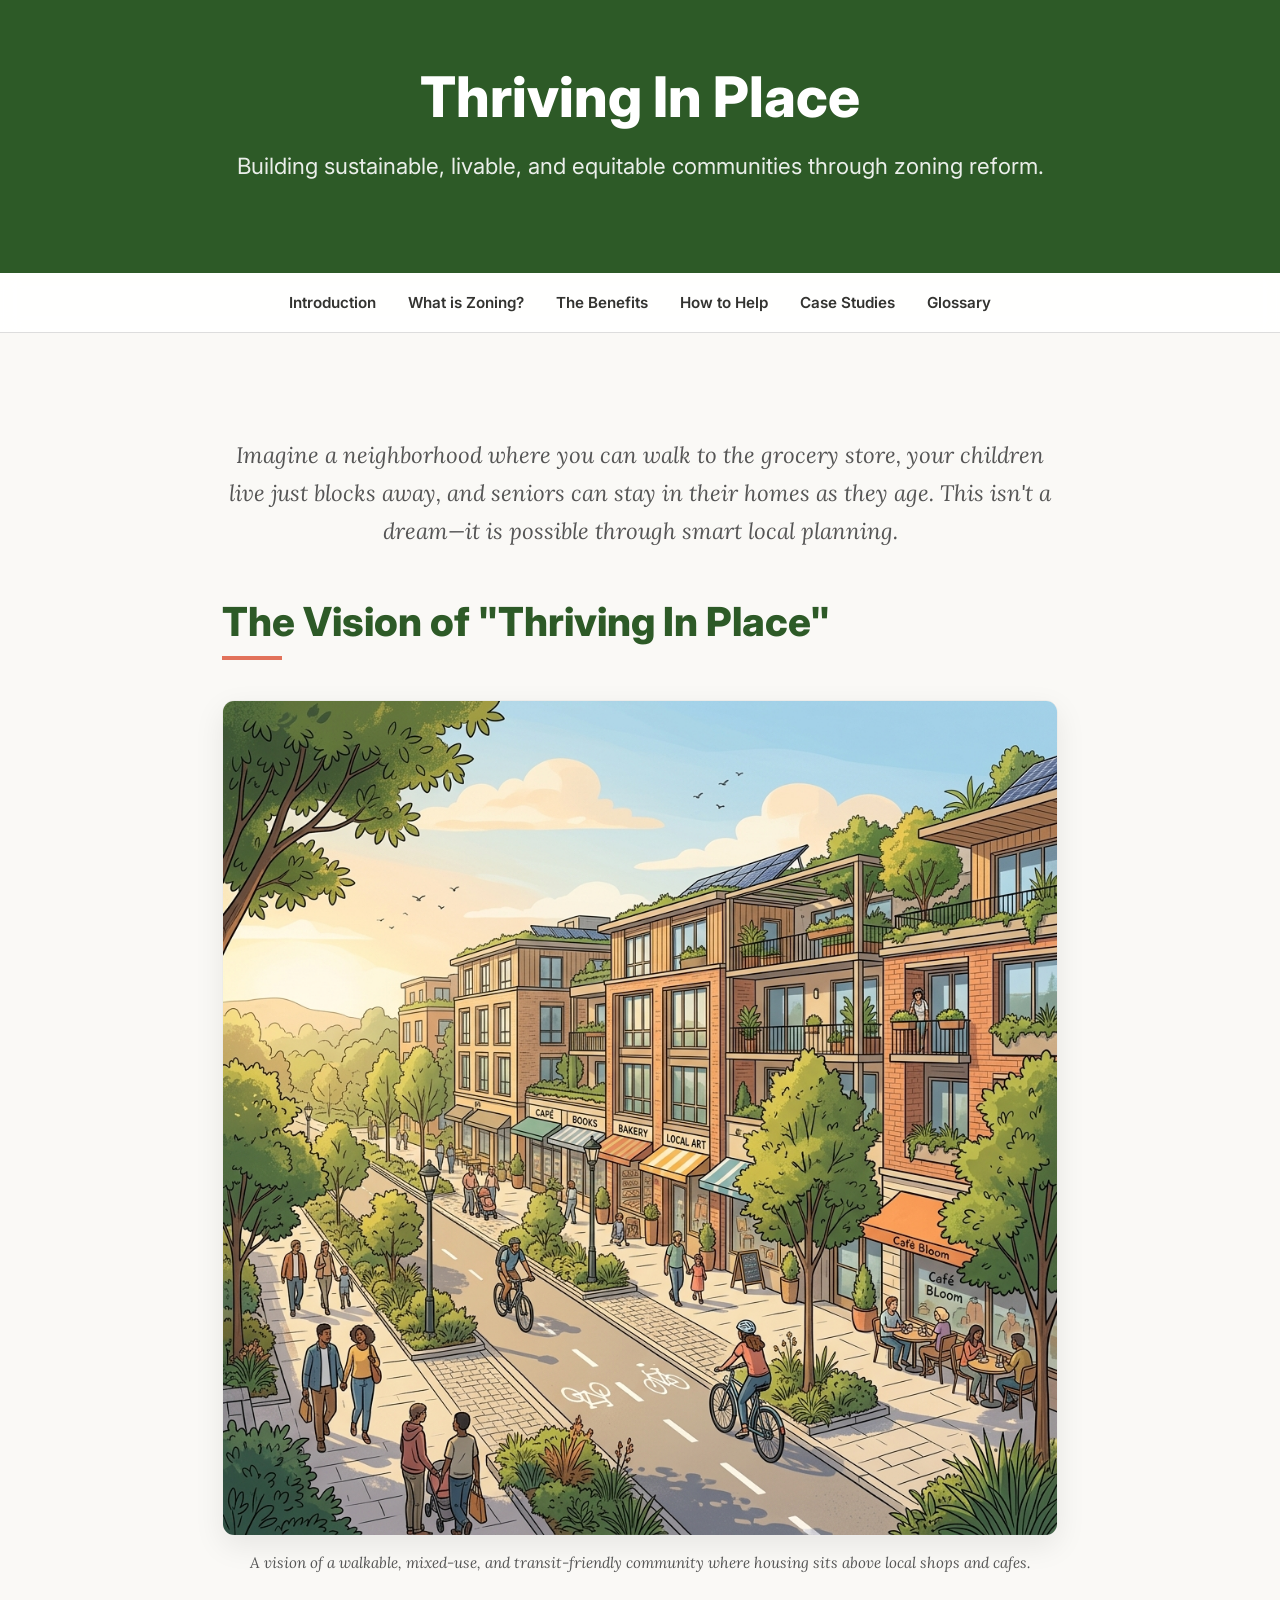
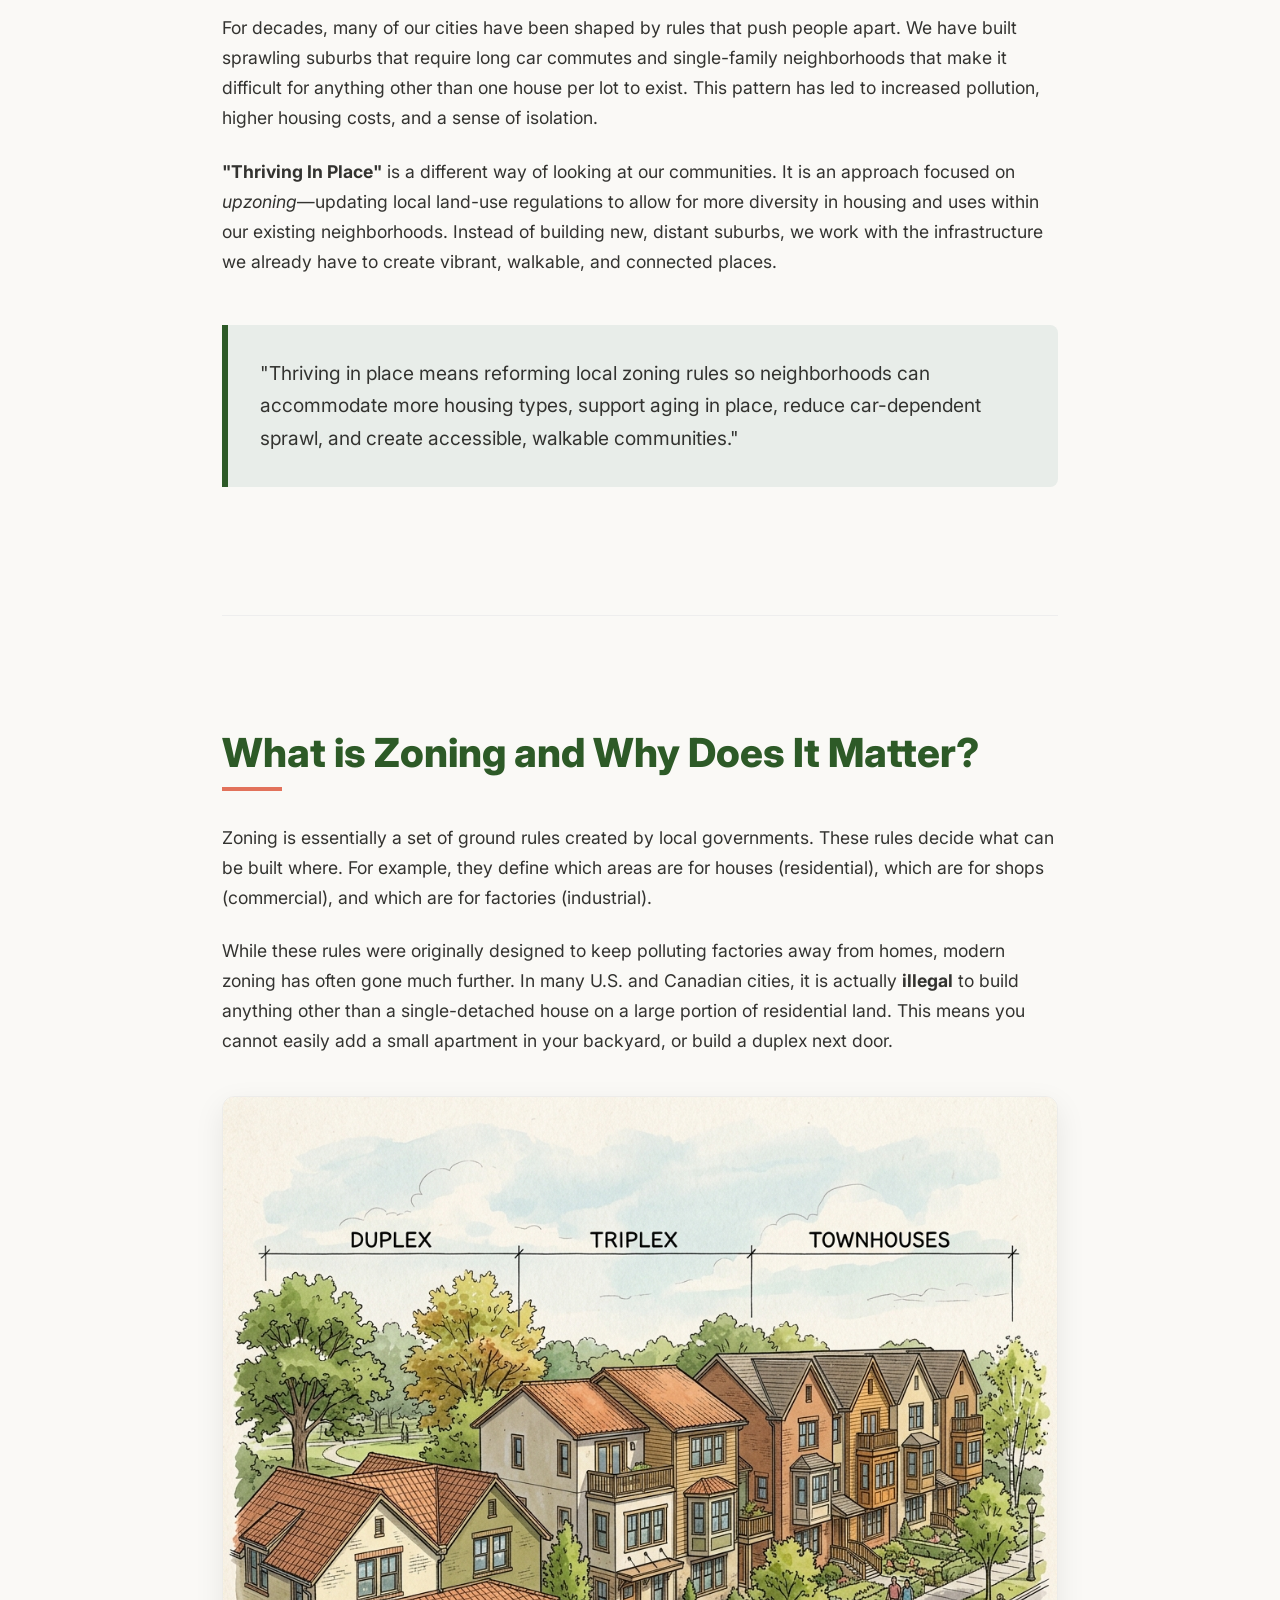
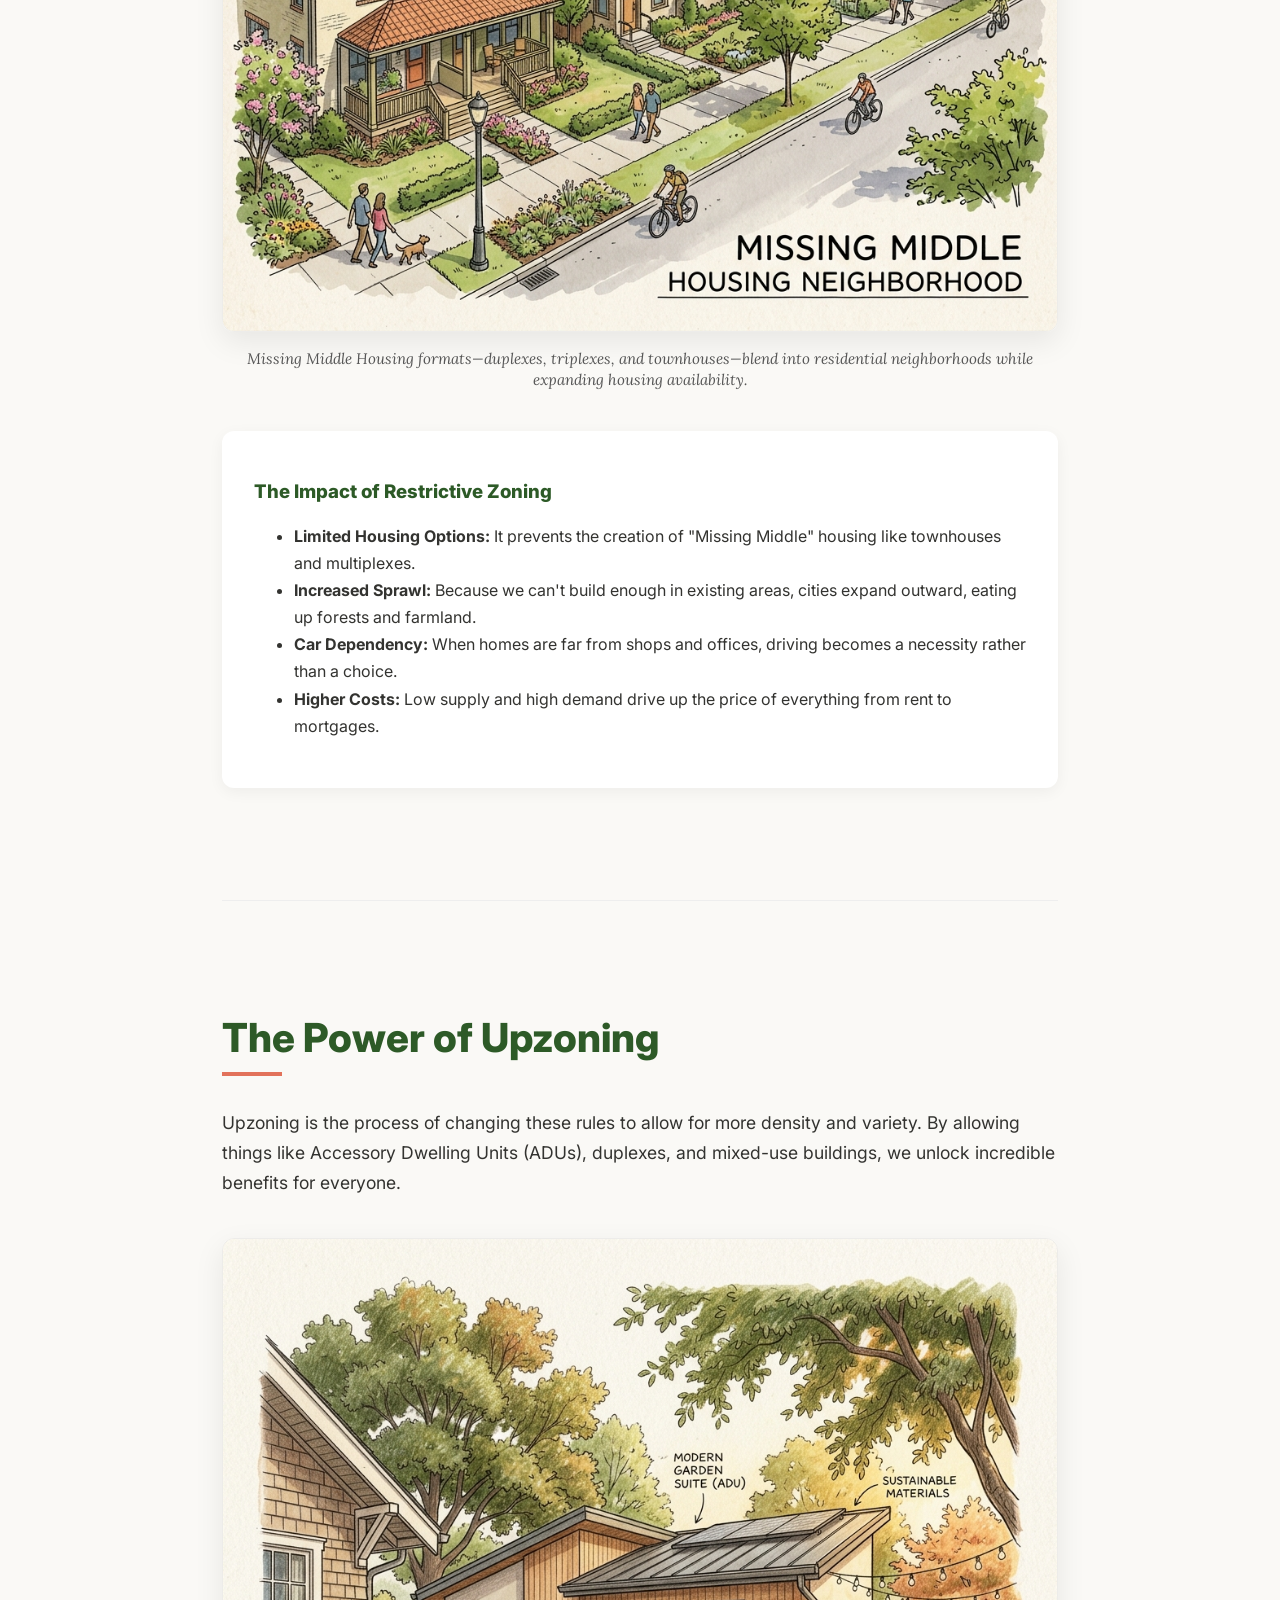
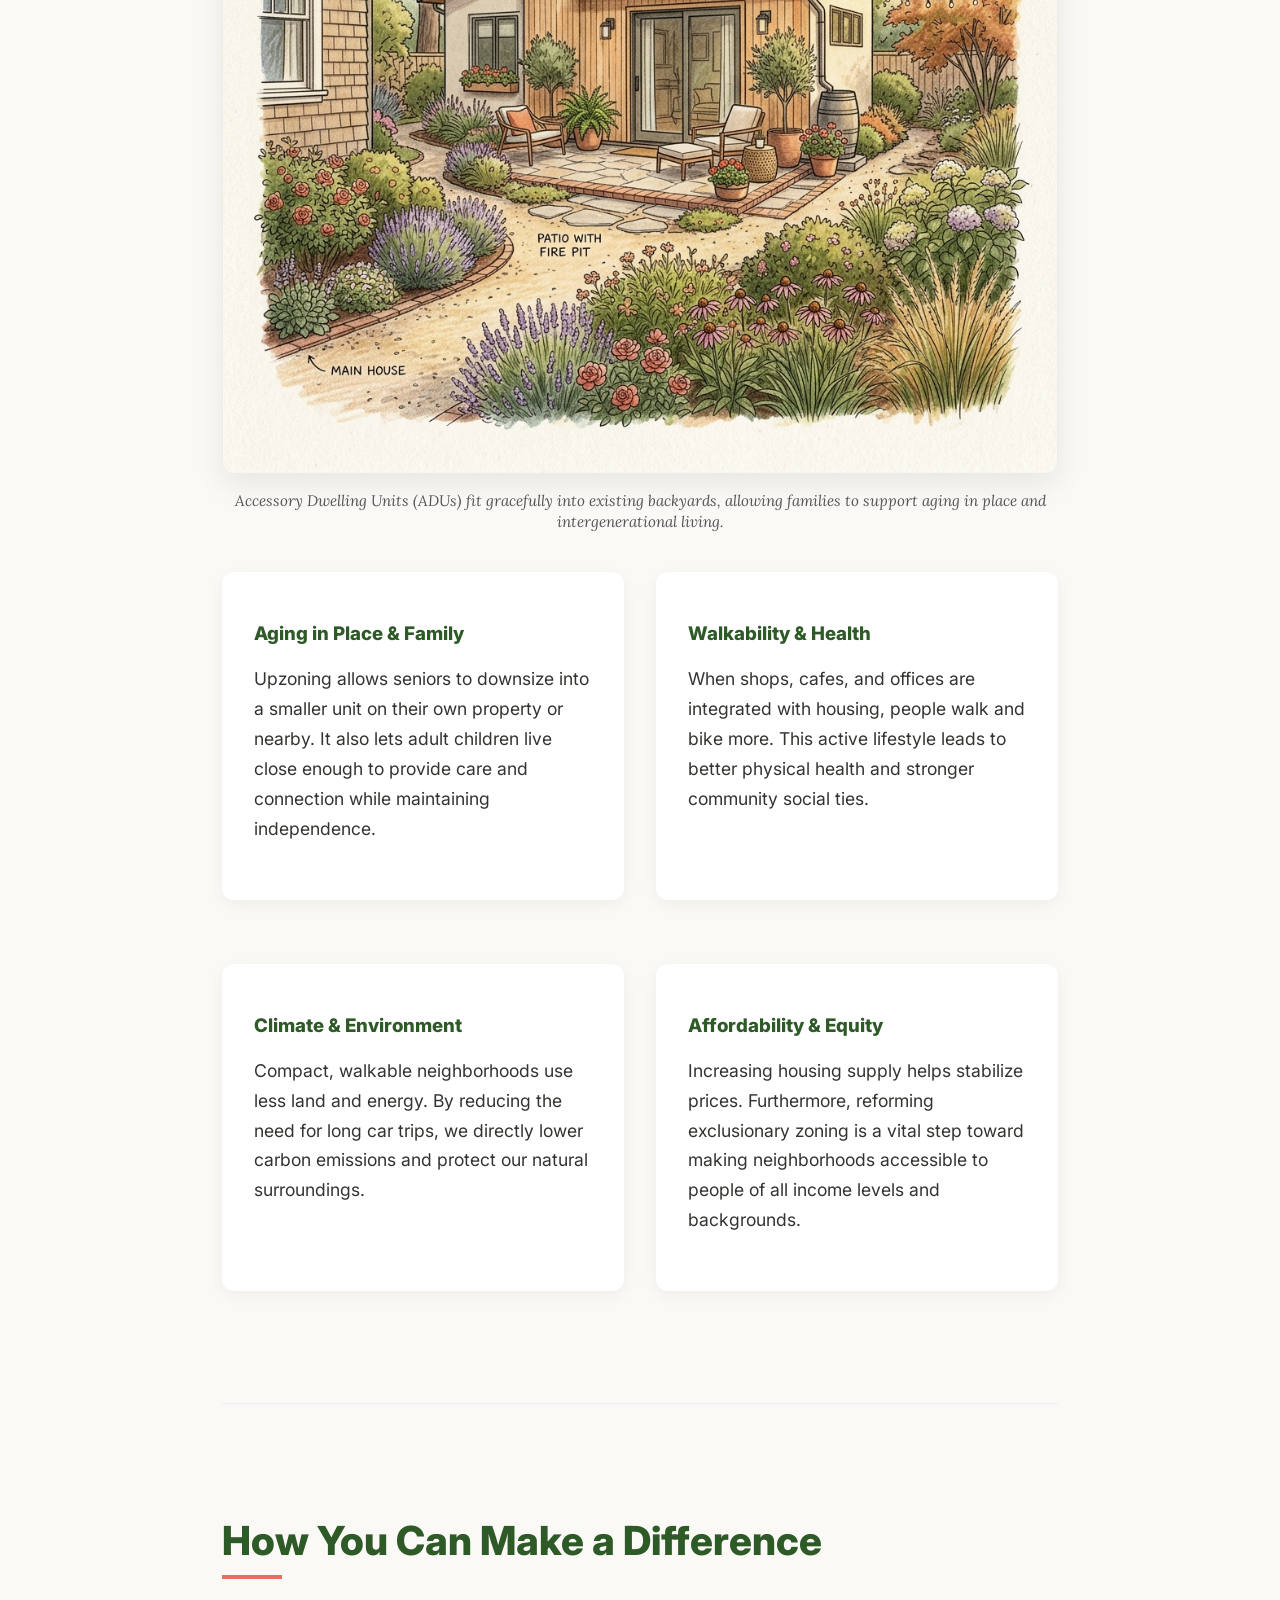
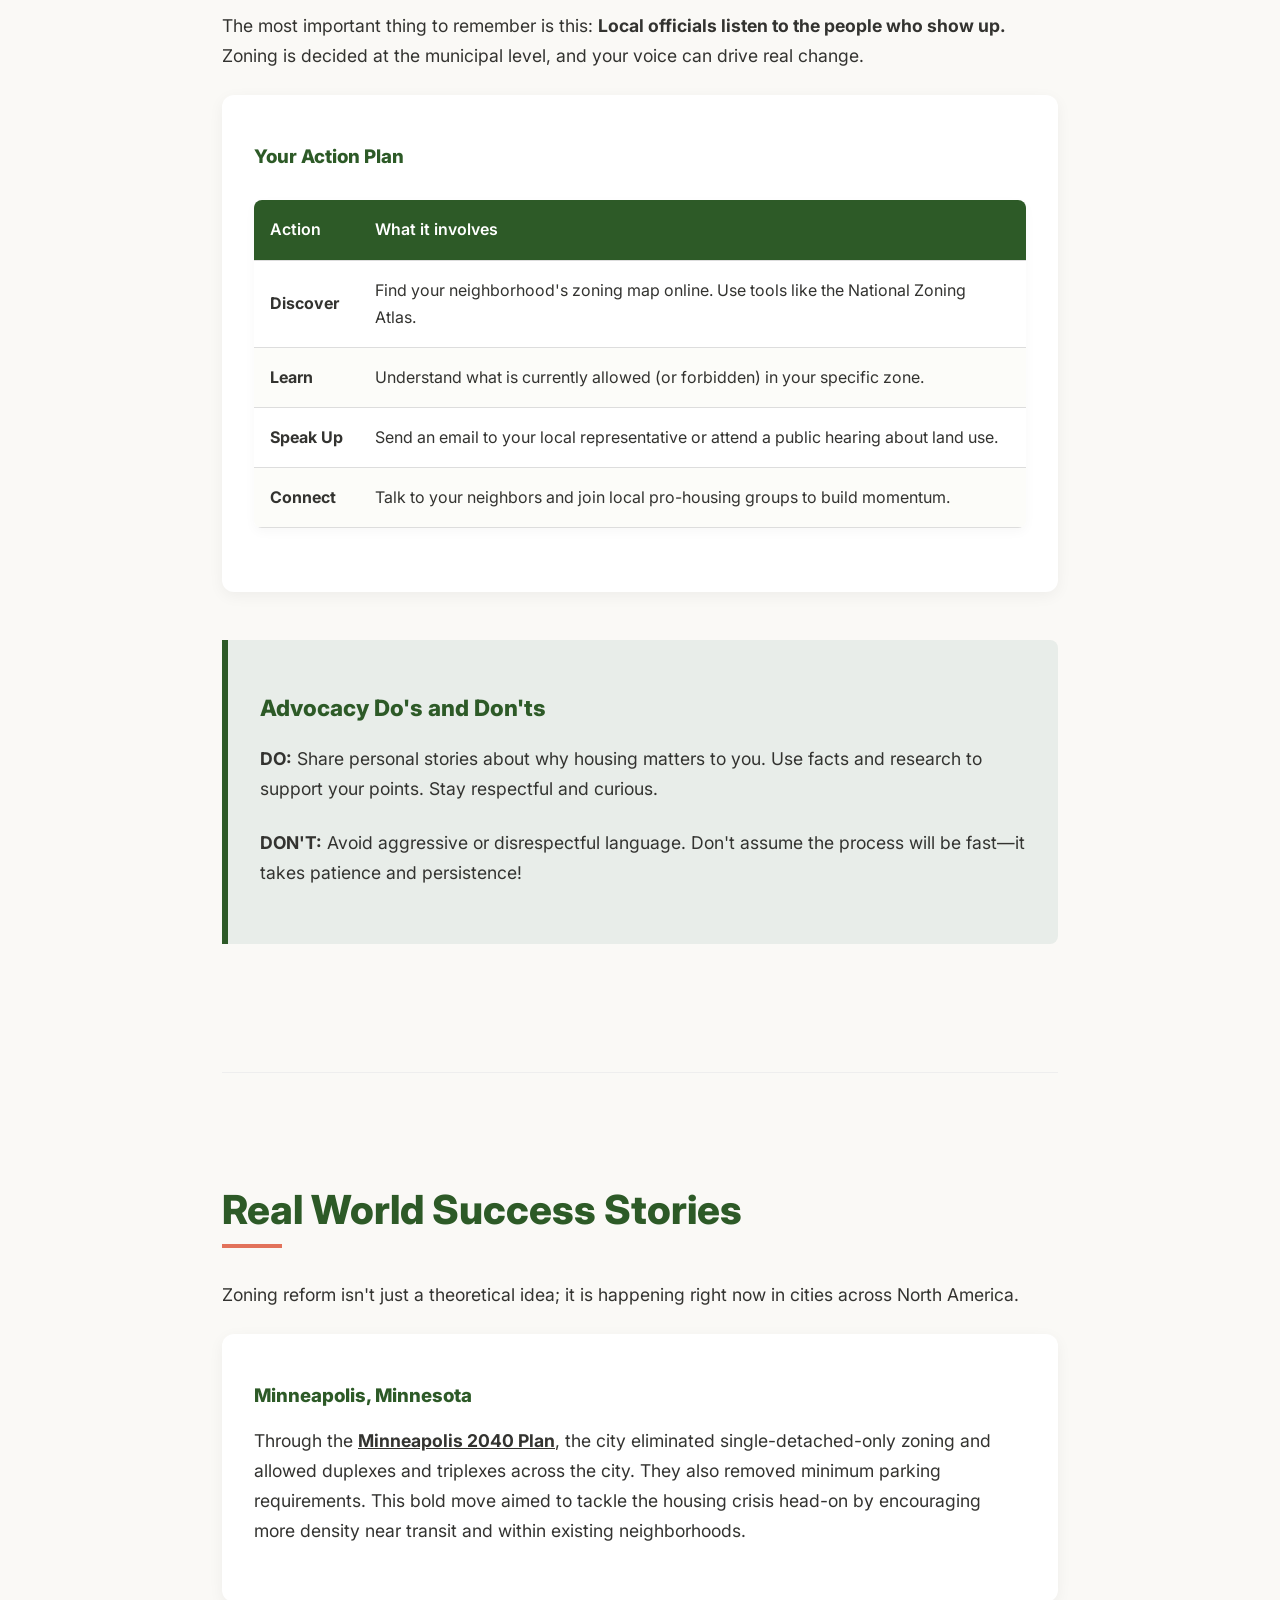
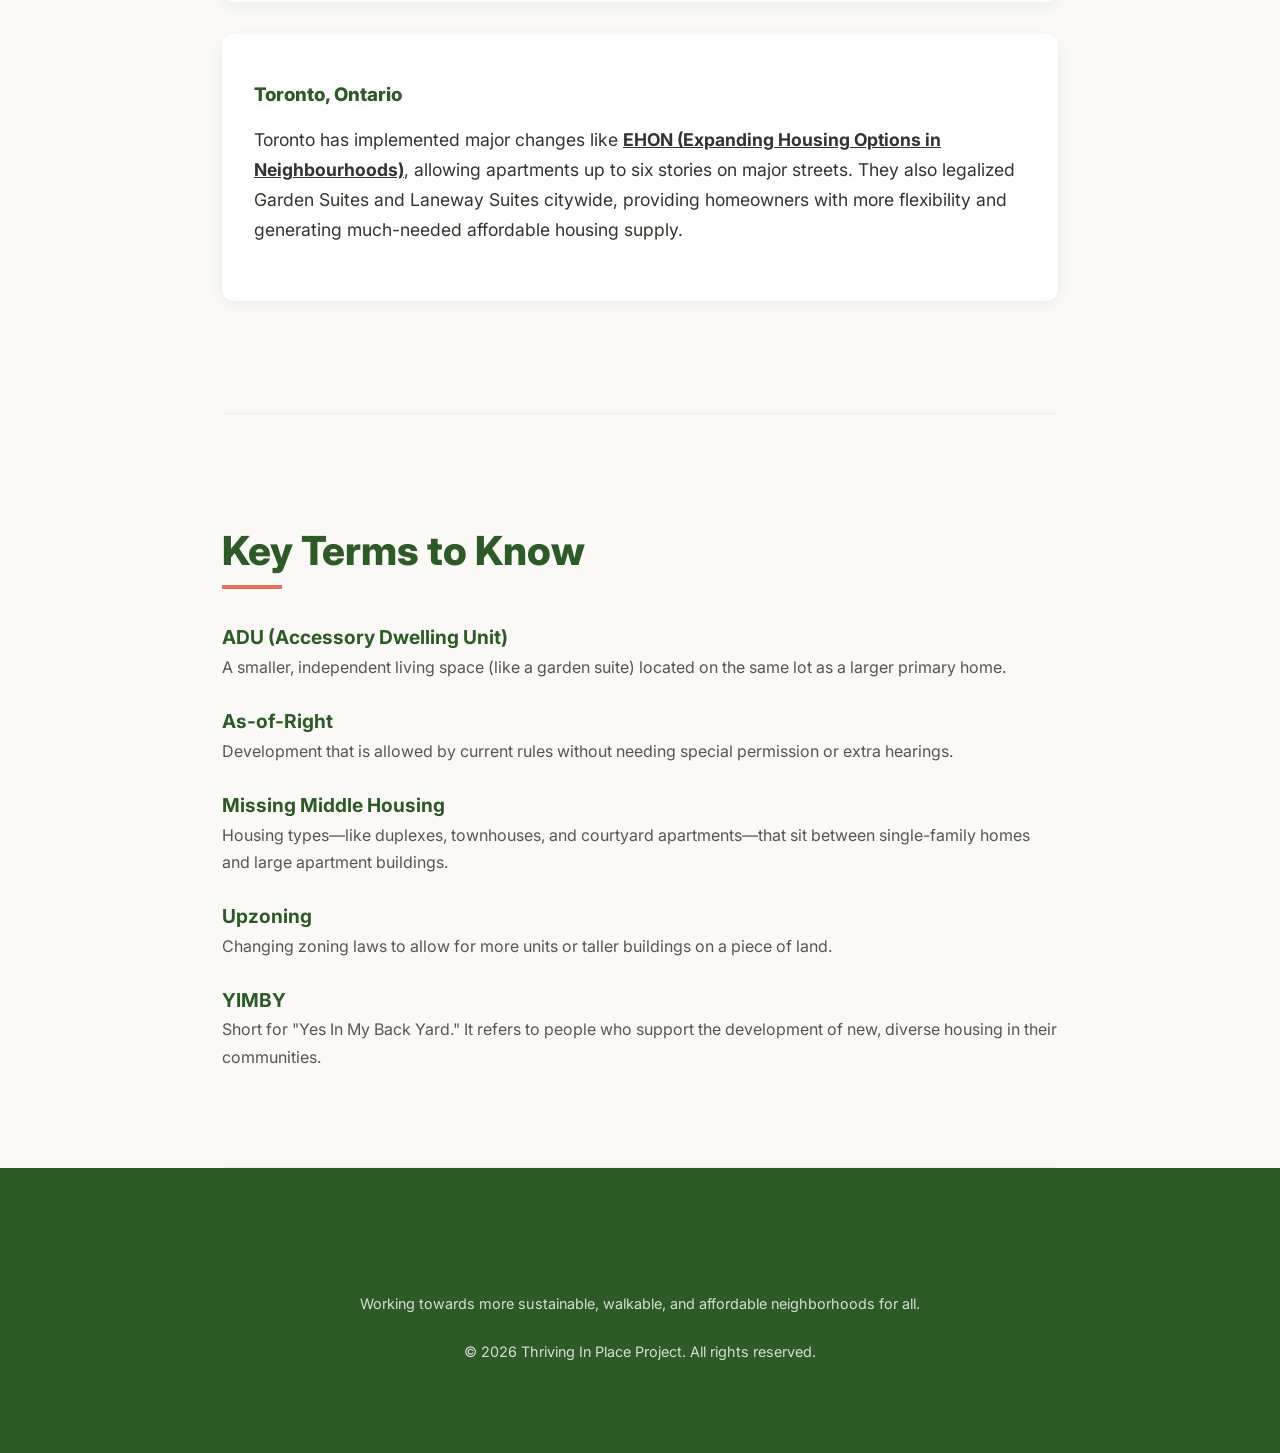
==== index.html @ 59cefdfe "Initial commit" ====
<!DOCTYPE html>
<html lang="en">
<head>
    <meta charset="UTF-8">
    <meta name="viewport" content="width=device-width, initial-scale=1.0">
    <meta name="description" content="Explore zoning reform and upzoning strategies to build sustainable, walkable, affordable, and equitable neighborhoods that allow everyone to thrive in place.">
    <title>Thriving In Place | Sustainable Communities through Zoning Reform</title>
    <link rel="preconnect" href="https://fonts.googleapis.com">
    <link rel="preconnect" href="https://fonts.gstatic.com" crossorigin>
    <link href="https://fonts.googleapis.com/css2?family=Inter:wght@400;600;800&family=Lora:ital,wght@0,400;0,700;1,400&display=swap" rel="stylesheet">
    <style>
        :root {
            --color-primary: #2d5a27; /* Forest Green */
            --color-secondary: #e2725b; /* Terracotta Accent */
            --color-bg: #faf9f6; /* Off-white/Cream */
            --color-text: #333330; /* Dark Charcoal */
            --color-accent-light: #e8ede9; /* Very light green */
            --color-white: #ffffff;
        }

        * {
            box-sizing: border-box;
            scroll-behavior: smooth;
        }

        body {
            margin: 0;
            padding: 0;
            font-family: 'Inter', sans-serif;
            line-height: 1.7;
            color: var(--color-text);
            background-color: var(--color-bg);
        }

        h1, h2, h3 {
            font-family: 'Inter', sans-serif;
            font-weight: 800;
            color: var(--color-primary);
            line-height: 1.2;
        }

        p {
            margin-bottom: 1.5rem;
            font-size: 1.1rem;
        }

        /* Layout */
        .container {
            max-width: 900px;
            margin: 0 auto;
            padding: 0 2rem;
        }

        header {
            background-color: var(--color-primary);
            color: var(--color-white);
            padding: 4rem 0;
            text-align: center;
        }

        header h1 {
            color: var(--color-white);
            font-size: 3.5rem;
            margin: 0;
        }

        header p {
            font-size: 1.4rem;
            opacity: 0.9;
            margin-top: 1rem;
        }

        /* Navigation */
        nav {
            position: sticky;
            top: 0;
            background: rgba(255, 255, 255, 0.9);
            backdrop-filter: blur(10px);
            border-bottom: 1px solid #ddd;
            padding: 1rem 0;
            z-index: 1000;
        }

        nav ul {
            list-style: none;
            margin: 0;
            padding: 0;
            display: flex;
            justify-content: center;
            gap: 2rem;
        }

        nav a {
            text-decoration: none;
            color: var(--color-text);
            font-weight: 600;
            font-size: 0.95rem;
            transition: color 0.3s ease;
        }

        nav a:hover {
            color: var(--color-secondary);
        }

        /* Sections */
        section {
            padding: 5rem 0;
            border-bottom: 1px solid #eee;
        }

        .hero-text {
            font-family: 'Lora', serif;
            font-size: 1.4rem;
            font-style: italic;
            color: #555;
            text-align: center;
            margin-bottom: 3rem;
        }

        h2 {
            font-size: 2.5rem;
            margin-bottom: 2rem;
            position: relative;
        }

        h2::after {
            content: "";
            display: block;
            width: 60px;
            height: 4px;
            background: var(--color-secondary);
            margin-top: 10px;
        }

        /* Card / Box Styles */
        .card {
            background: var(--color-white);
            padding: 2rem;
            border-radius: 12px;
            box-shadow: 0 4px 15px rgba(0,0,0,0.05);
            margin-bottom: 2rem;
            transition: transform 0.3s ease, box-shadow 0.3s ease;
        }

        .link-text a {
            color: inherit;
            text-decoration: underline;
        }

        .link-text a:hover {
            color: var(--color-secondary);
        }

        .highlight-box {
            background: var(--color-accent-light);
            border-left: 6px solid var(--color-primary);
            padding: 2rem;
            font-size: 1.2rem;
            margin: 3rem 0;
            border-radius: 0 8px 8px 0;
        }

        blockquote {
            font-family: 'Lora', serif;
            font-size: 1.5rem;
            font-style: italic;
            border-left: none;
            text-align: center;
            padding: 2rem;
            margin: 3rem 0;
            background: #f0f4f0;
            color: var(--color-primary);
            border-radius: 8px;
        }

        /* Table Styles */
        table {
            width: 100%;
            border-collapse: collapse;
            margin: 2rem 0;
            background: var(--color-white);
            border-radius: 8px;
            overflow: hidden;
            box-shadow: 0 4px 12px rgba(0,0,0,0.03);
        }

        th, td {
            padding: 1rem;
            text-align: left;
            border-bottom: 1px solid #ddd;
        }

        th {
            background: var(--color-primary);
            color: white;
            font-weight: 600;
        }

        tr:nth-child(even) {
            background-color: #fcfcf9;
        }

        tr:hover {
            background-color: #f5f7f5;
        }

        /* Image Styles */
        .image-container {
            margin: 2.5rem 0;
            text-align: center;
        }

        .featured-image {
            width: 100%;
            max-width: 100%;
            height: auto;
            border-radius: 12px;
            box-shadow: 0 10px 30px rgba(0,0,0,0.08);
            border: 1px solid rgba(0, 0, 0, 0.05);
            display: block;
            transition: transform 0.3s ease, box-shadow 0.3s ease;
        }

        .featured-image:hover {
            transform: translateY(-4px);
            box-shadow: 0 15px 35px rgba(0,0,0,0.12);
        }

        .image-caption {
            font-family: 'Lora', serif;
            font-size: 0.95rem;
            font-style: italic;
            color: #555;
            margin-top: 1rem;
            line-height: 1.4;
        }

        /* Grid for Benefits */
        .benefits-grid {
            display: grid;
            grid-template-columns: repeat(auto-fit, minmax(300px, 1fr));
            gap: 2rem;
        }

        /* Glossary List */
        dl dt {
            font-weight: bold;
            color: var(--color-primary);
            margin-top: 1.5rem;
            font-size: 1.2rem;
        }

        dl dd {
            margin-left: 0;
            margin-bottom: 1rem;
            color: #555;
        }

        footer {
            background: var(--color-primary);
            color: white;
            padding: 4rem 0;
            text-align: center;
        }

        .footer-content p {
            opacity: 0.8;
            font-size: 0.9rem;
        }

        /* Responsive */
        @media (max-width: 768px) {
            nav ul {
                flex-direction: column;
                align-items: center;
                gap: 1rem;
            }
            header h1 {
                font-size: 2.5rem;
            }
        }
    </style>
</head>
<body>

<header>
    <div class="container">
        <h1>Thriving In Place</h1>
        <p>Building sustainable, livable, and equitable communities through zoning reform.</p>
    </div>
</header>

<nav>
    <ul>
        <li><a href="#intro">Introduction</a></li>
        <li><a href="#zoning">What is Zoning?</a></li>
        <li><a href="#benefits">The Benefits</a></li>
        <li><a href="#advocacy">How to Help</a></li>
        <li><a href="#cases">Case Studies</a></li>
        <li><a href="#glossary">Glossary</a></li>
    </ul>
</nav>

<main class="container">

    <!-- Introduction -->
    <section id="intro">
        <p class="hero-text">Imagine a neighborhood where you can walk to the grocery store, your children live just blocks away, and seniors can stay in their homes as they age. This isn't a dream—it is possible through smart local planning.</p>
        <h2>The Vision of "Thriving In Place"</h2>
        
        <div class="image-container">
            <img src="assets/walkable_neighborhood.png" alt="A vibrant, walkable, and sustainable mixed-use neighborhood illustration" class="featured-image">
            <div class="image-caption">A vision of a walkable, mixed-use, and transit-friendly community where housing sits above local shops and cafes.</div>
        </div>

        <p>For decades, many of our cities have been shaped by rules that push people apart. We have built sprawling suburbs that require long car commutes and single-family neighborhoods that make it difficult for anything other than one house per lot to exist. This pattern has led to increased pollution, higher housing costs, and a sense of isolation.</p>
        <p><strong>"Thriving In Place"</strong> is a different way of looking at our communities. It is an approach focused on <em>upzoning</em>—updating local land-use regulations to allow for more diversity in housing and uses within our existing neighborhoods. Instead of building new, distant suburbs, we work with the infrastructure we already have to create vibrant, walkable, and connected places.</p>
        <div class="highlight-box">
            "Thriving in place means reforming local zoning rules so neighborhoods can accommodate more housing types, support aging in place, reduce car-dependent sprawl, and create accessible, walkable communities."
        </div>
    </section>

    <!-- What is Zoning? -->
    <section id="zoning">
        <h2>What is Zoning and Why Does It Matter?</h2>
        <p>Zoning is essentially a set of ground rules created by local governments. These rules decide what can be built where. For example, they define which areas are for houses (residential), which are for shops (commercial), and which are for factories (industrial).</p>
        <p>While these rules were originally designed to keep polluting factories away from homes, modern zoning has often gone much further. In many U.S. and Canadian cities, it is actually <strong>illegal</strong> to build anything other than a single-detached house on a large portion of residential land. This means you cannot easily add a small apartment in your backyard, or build a duplex next door.</p>
        
        <div class="image-container">
            <img src="assets/missing_middle.png" alt="Missing Middle Housing options side-by-side: duplex, triplex, and townhouses" class="featured-image">
            <div class="image-caption">Missing Middle Housing formats—duplexes, triplexes, and townhouses—blend into residential neighborhoods while expanding housing availability.</div>
        </div>

        <div class="card">
            <h3>The Impact of Restrictive Zoning</h3>
            <ul>
                <li><strong>Limited Housing Options:</strong> It prevents the creation of "Missing Middle" housing like townhouses and multiplexes.</li>
                <li><strong>Increased Sprawl:</strong> Because we can't build enough in existing areas, cities expand outward, eating up forests and farmland.</li>
                <li><strong>Car Dependency:</strong> When homes are far from shops and offices, driving becomes a necessity rather than a choice.</li>
                <li><strong>Higher Costs:</strong> Low supply and high demand drive up the price of everything from rent to mortgages.</li>
            </ul>
        </div>
    </section>

    <!-- The Benefits -->
    <section id="benefits">
        <h2>The Power of Upzoning</h2>
        <p>Upzoning is the process of changing these rules to allow for more density and variety. By allowing things like Accessory Dwelling Units (ADUs), duplexes, and mixed-use buildings, we unlock incredible benefits for everyone.</p>
        
        <div class="image-container">
            <img src="assets/adu_backyard.png" alt="A modern backyard garden suite or Accessory Dwelling Unit" class="featured-image">
            <div class="image-caption">Accessory Dwelling Units (ADUs) fit gracefully into existing backyards, allowing families to support aging in place and intergenerational living.</div>
        </div>

        <div class="benefits-grid">
            <div class="card">
                <h3>Aging in Place & Family</h3>
                <p>Upzoning allows seniors to downsize into a smaller unit on their own property or nearby. It also lets adult children live close enough to provide care and connection while maintaining independence.</p>
            </div>
            <div class="card">
                <h3>Walkability & Health</h3>
                <p>When shops, cafes, and offices are integrated with housing, people walk and bike more. This active lifestyle leads to better physical health and stronger community social ties.</p>
            </div>
            <div class="card">
                <h3>Climate & Environment</h3>
                <p>Compact, walkable neighborhoods use less land and energy. By reducing the need for long car trips, we directly lower carbon emissions and protect our natural surroundings.</p>
            </div>
            <div class="card">
                <h3>Affordability & Equity</h3>
                <p>Increasing housing supply helps stabilize prices. Furthermore, reforming exclusionary zoning is a vital step toward making neighborhoods accessible to people of all income levels and backgrounds.</p>
            </div>
        </div>
    </section>

    <!-- How to Help -->
    <section id="advocacy">
        <h2>How You Can Make a Difference</h2>
        <p>The most important thing to remember is this: <strong>Local officials listen to the people who show up.</strong> Zoning is decided at the municipal level, and your voice can drive real change.</p>
        
        <div class="card">
            <h3>Your Action Plan</h3>
            <table>
                <thead>
                    <tr>
                        <th>Action</th>
                        <th>What it involves</th>
                    </tr>
                </thead>
                <tbody>
                    <tr>
                        <td><strong>Discover</strong></td>
                        <td>Find your neighborhood's zoning map online. Use tools like the National Zoning Atlas.</td>
                    </tr>
                    <tr>
                        <td><strong>Learn</strong></td>
                        <td>Understand what is currently allowed (or forbidden) in your specific zone.</td>
                    </tr>
                    <tr>
                        <td><strong>Speak Up</strong></td>
                        <td>Send an email to your local representative or attend a public hearing about land use.</td>
                    </tr>
                    <tr>
                        <td><strong>Connect</strong></td>
                        <td>Talk to your neighbors and join local pro-housing groups to build momentum.</td>
                    </tr>
                </tbody>
            </table>
        </div>

        <div class="highlight-box">
            <h3>Advocacy Do's and Don'ts</h3>
            <p><strong>DO:</strong> Share personal stories about why housing matters to you. Use facts and research to support your points. Stay respectful and curious.</p>
            <p><strong>DON'T:</strong> Avoid aggressive or disrespectful language. Don't assume the process will be fast—it takes patience and persistence!</p>
        </div>
    </section>

    <!-- Case Studies -->
    <section id="cases">
        <h2>Real World Success Stories</h2>
        <p>Zoning reform isn't just a theoretical idea; it is happening right now in cities across North America.</p>
        
        <div class="card">
            <h3>Minneapolis, Minnesota</h3>
            <p>Through the <strong class="link-text"><a href="minneapolis.html">Minneapolis 2040 Plan</a></strong>, the city eliminated single-detached-only zoning and allowed duplexes and triplexes across the city. They also removed minimum parking requirements. This bold move aimed to tackle the housing crisis head-on by encouraging more density near transit and within existing neighborhoods.</p>
        </div>

        <div class="card">
            <h3>Toronto, Ontario</h3>
            <p>Toronto has implemented major changes like <strong class="link-text"><a href="toronto.html">EHON (Expanding Housing Options in Neighbourhoods)</a></strong>, allowing apartments up to six stories on major streets. They also legalized Garden Suites and Laneway Suites citywide, providing homeowners with more flexibility and generating much-needed affordable housing supply.</p>
        </div>
    </section>

    <!-- Glossary -->
    <section id="glossary">
        <h2>Key Terms to Know</h2>
        <dl>
            <dt>ADU (Accessory Dwelling Unit)</dt>
            <dd>A smaller, independent living space (like a garden suite) located on the same lot as a larger primary home.</dd>

            <dt>As-of-Right</dt>
            <dd>Development that is allowed by current rules without needing special permission or extra hearings.</dd>

            <dt>Missing Middle Housing</dt>
            <dd>Housing types—like duplexes, townhouses, and courtyard apartments—that sit between single-family homes and large apartment buildings.</dd>

            <dt>Upzoning</dt>
            <dd>Changing zoning laws to allow for more units or taller buildings on a piece of land.</dd>

            <dt>YIMBY</dt>
            <dd>Short for "Yes In My Back Yard." It refers to people who support the development of new, diverse housing in their communities.</dd>
        </dl>
    </section>

</main>

<footer>
    <div class="container footer-content">
        <h3>Thriving In Place</h3>
        <p>Working towards more sustainable, walkable, and affordable neighborhoods for all.</p>
        <p>&copy; 2026 Thriving In Place Project. All rights reserved.</p>
    </div>
</footer>

</body>
</html>
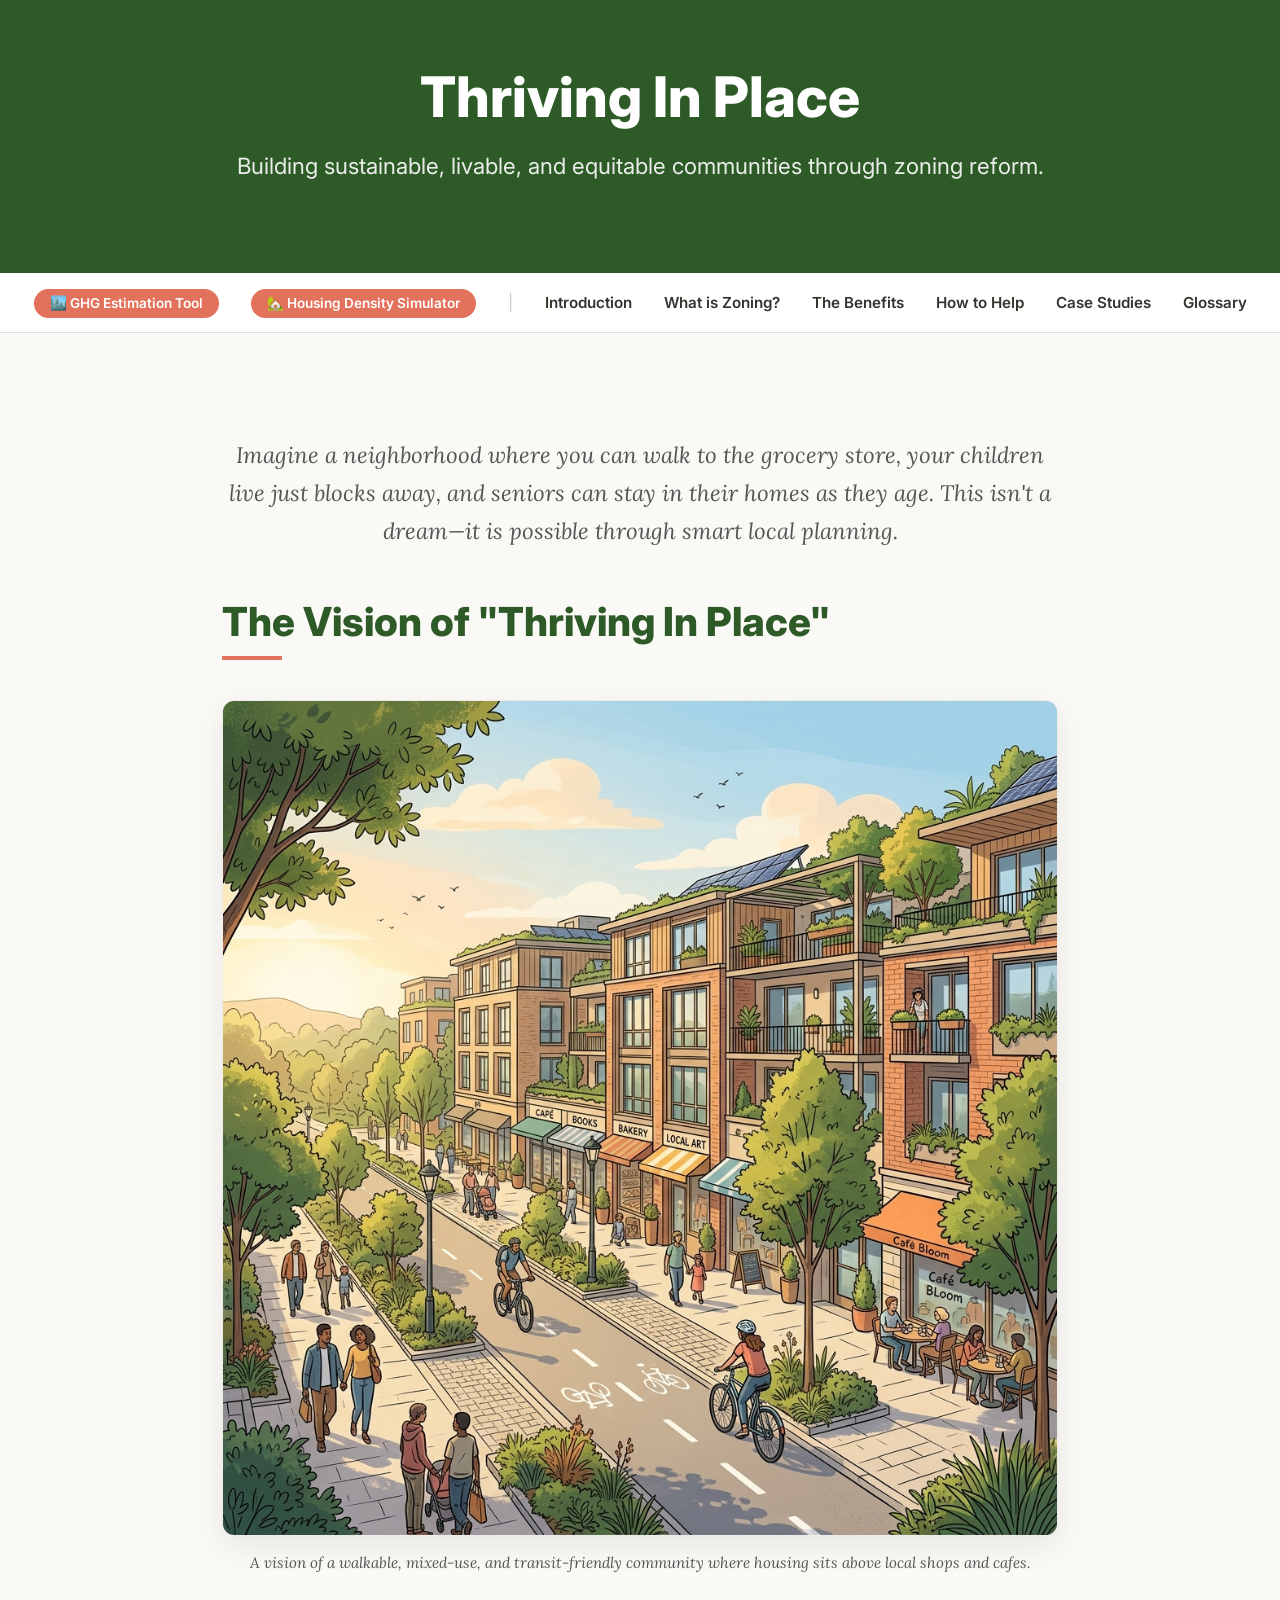
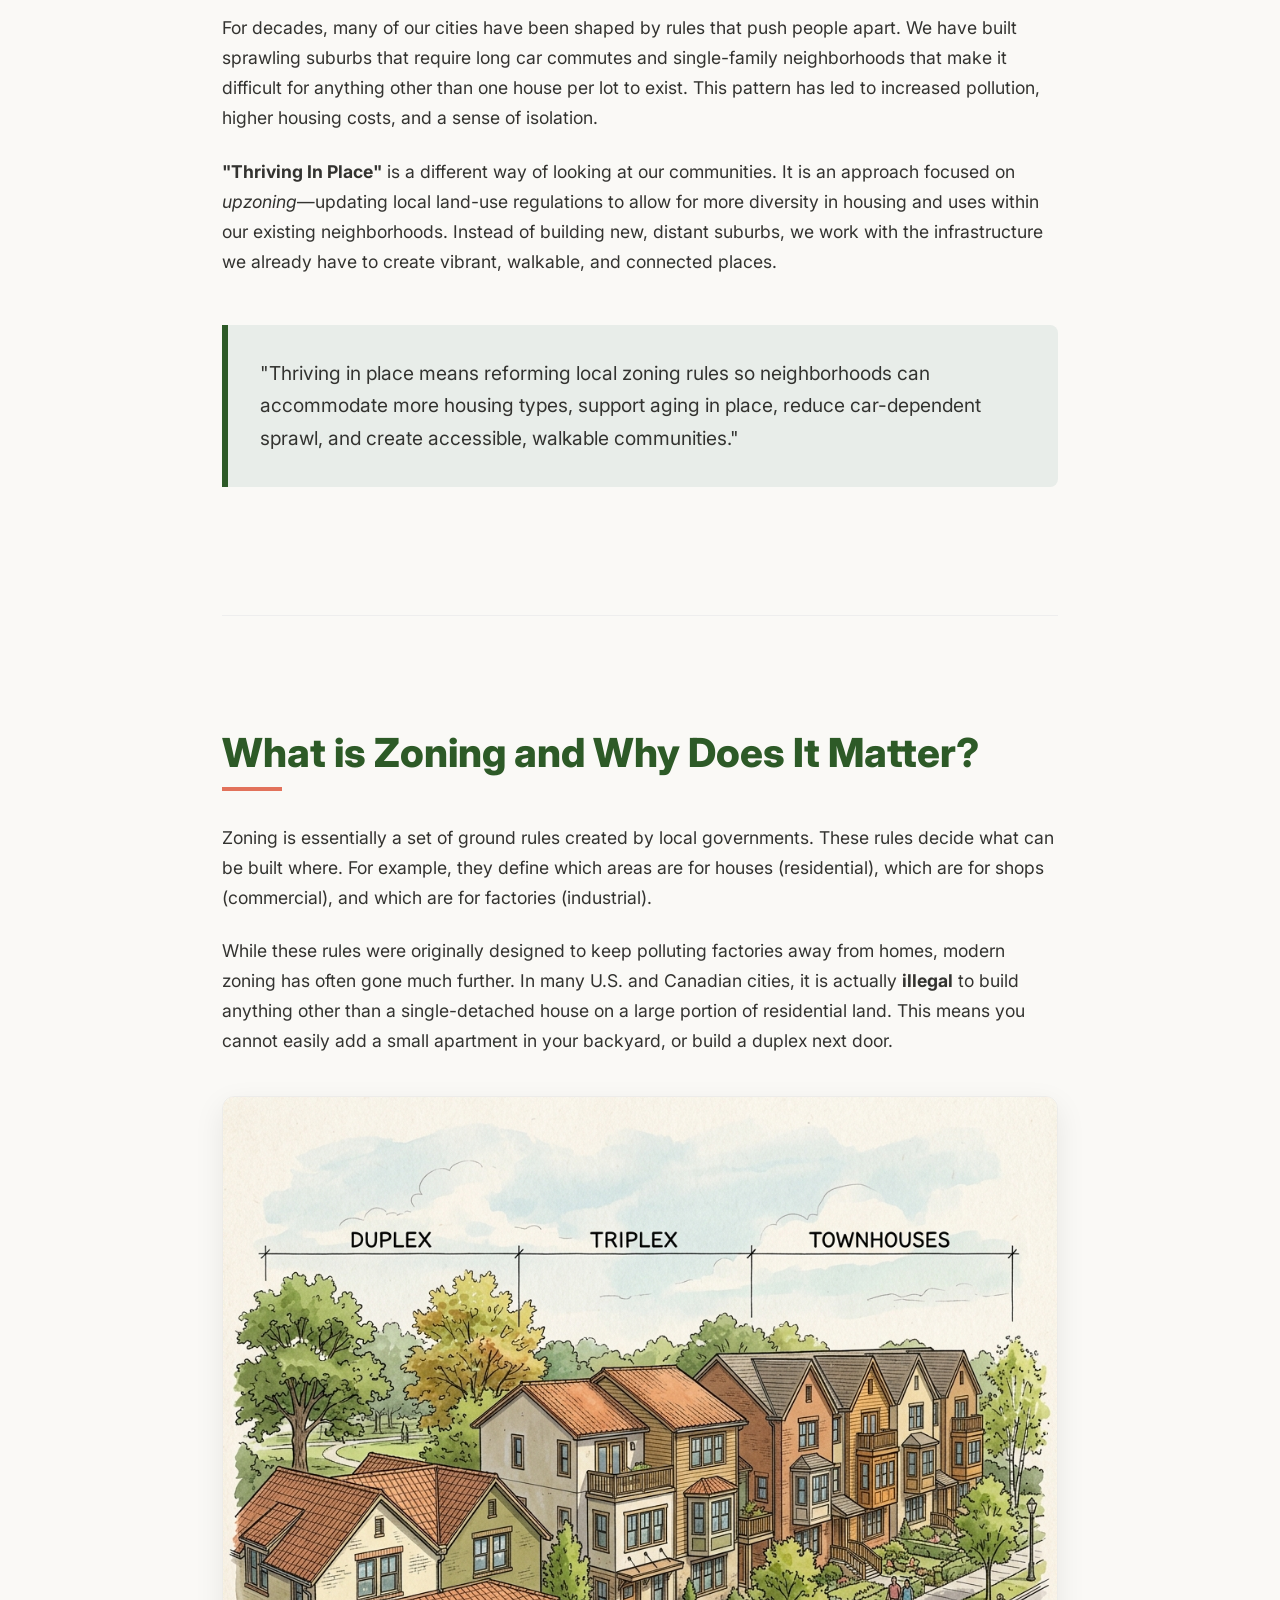
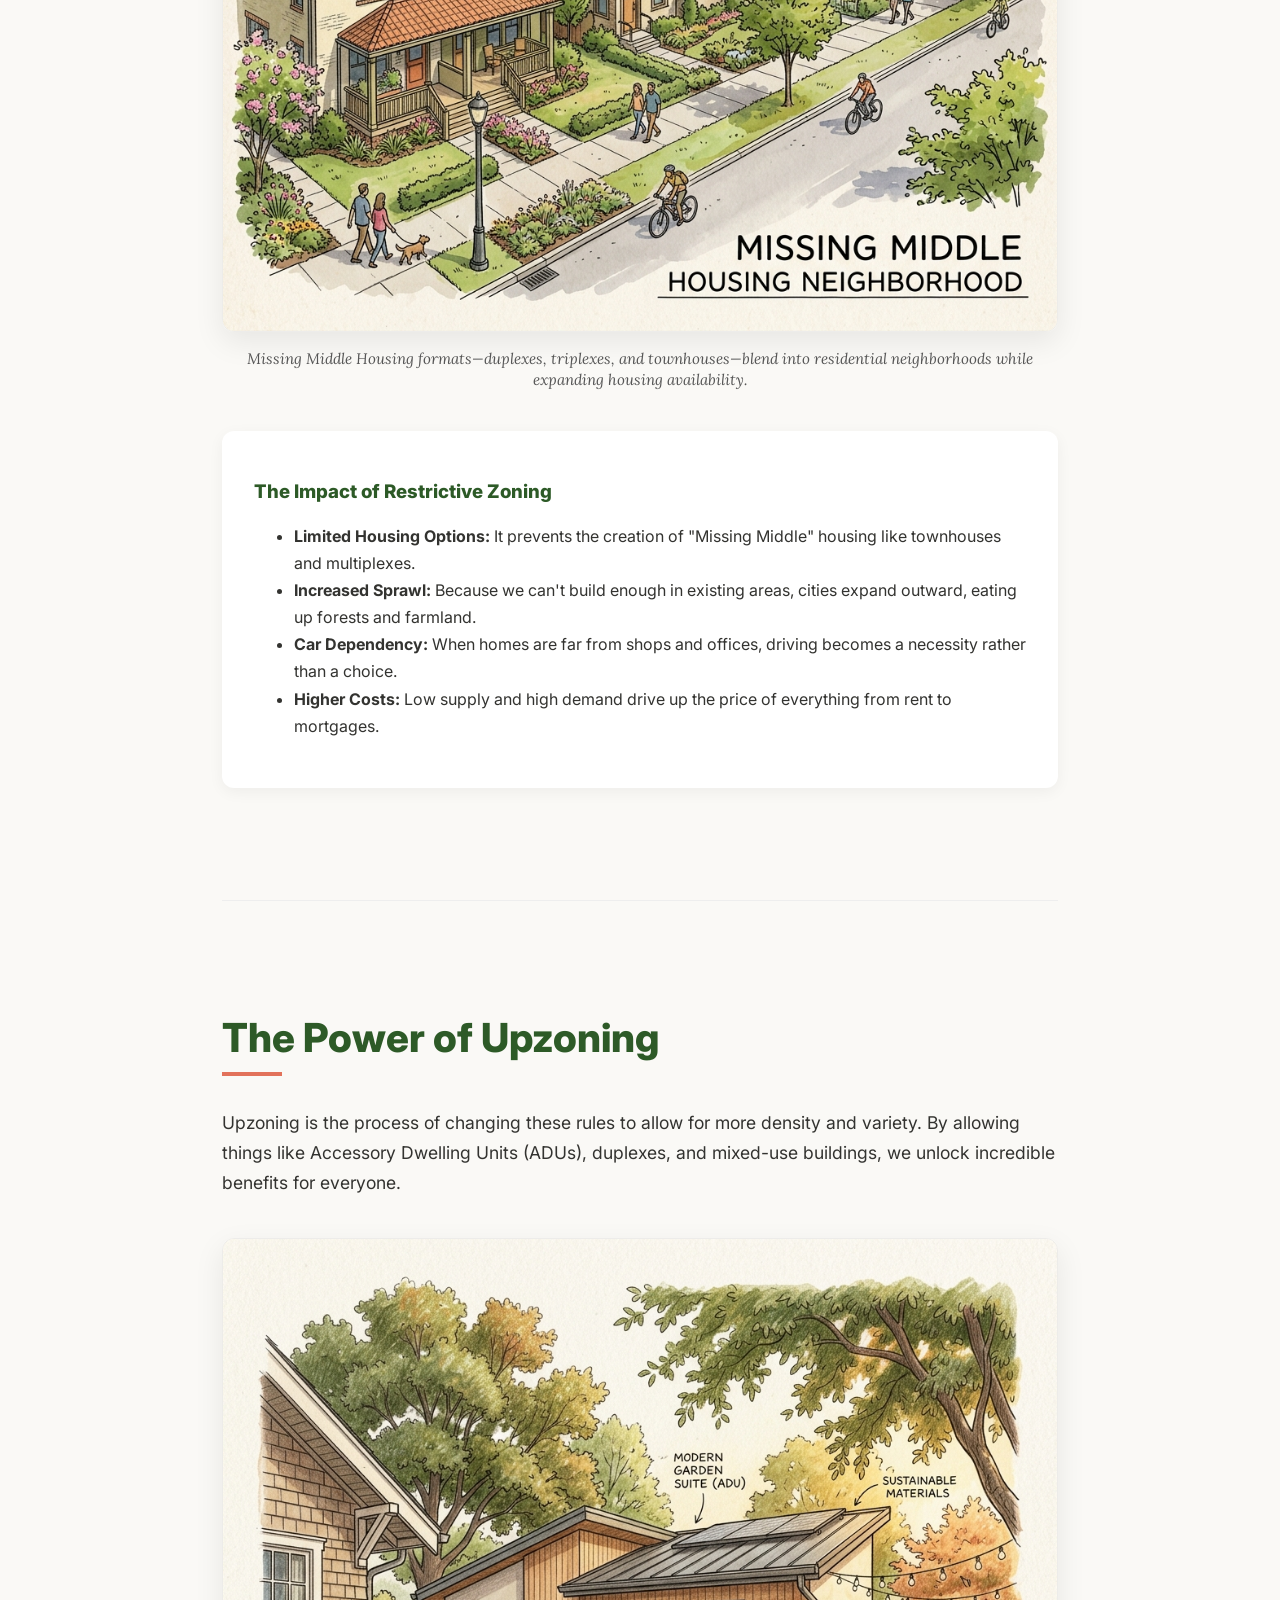
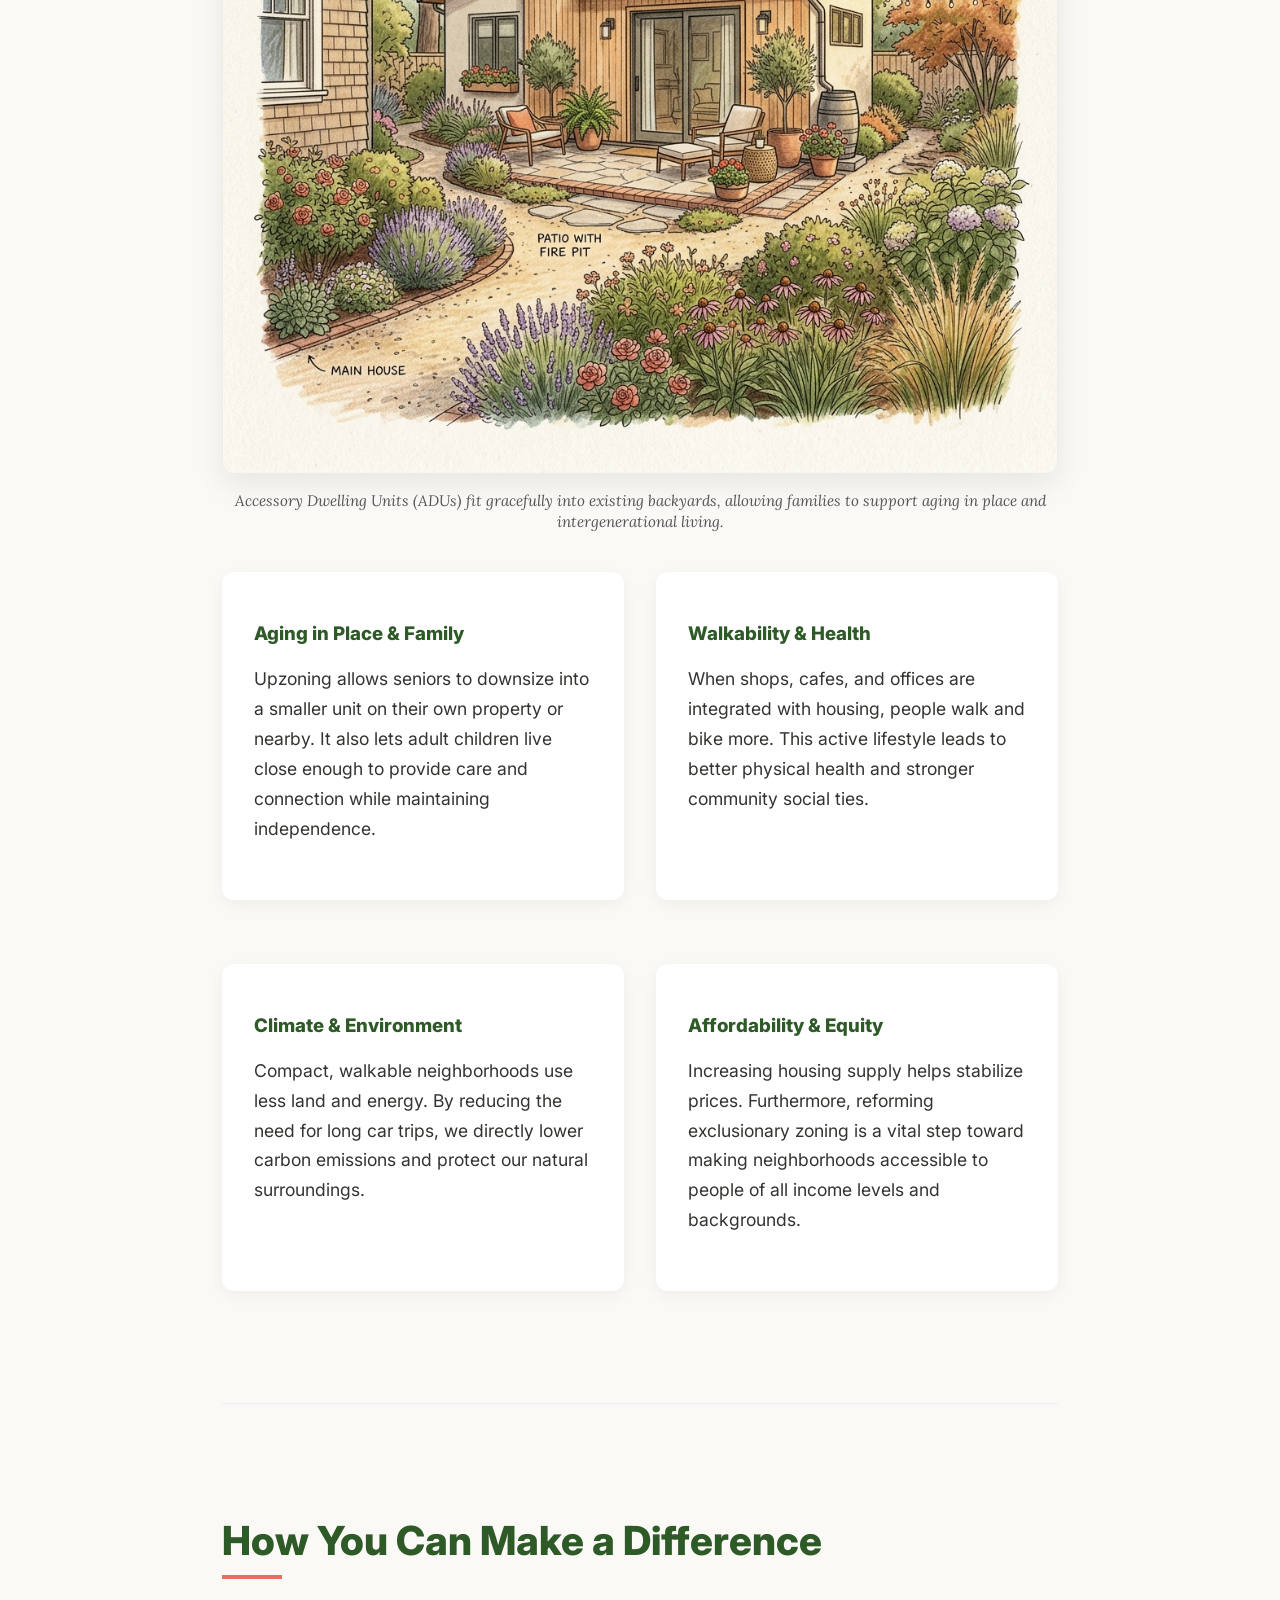
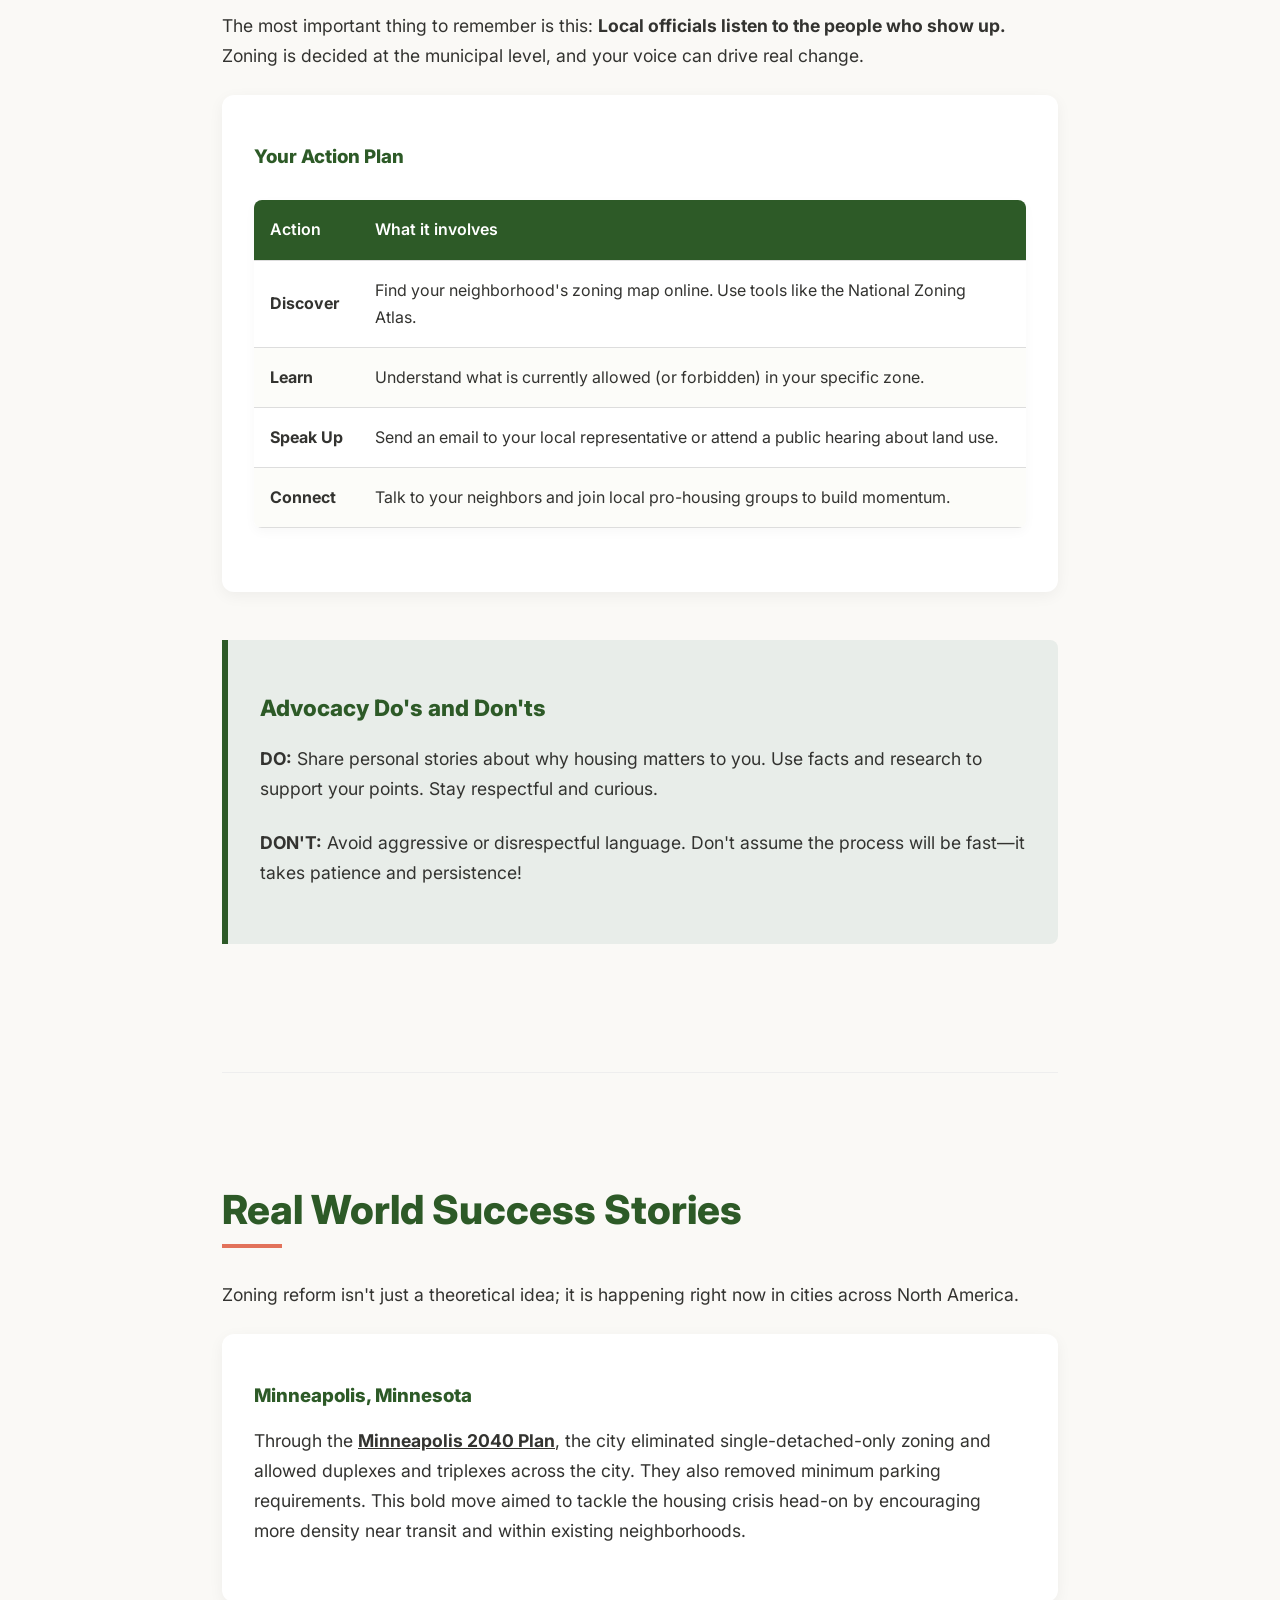
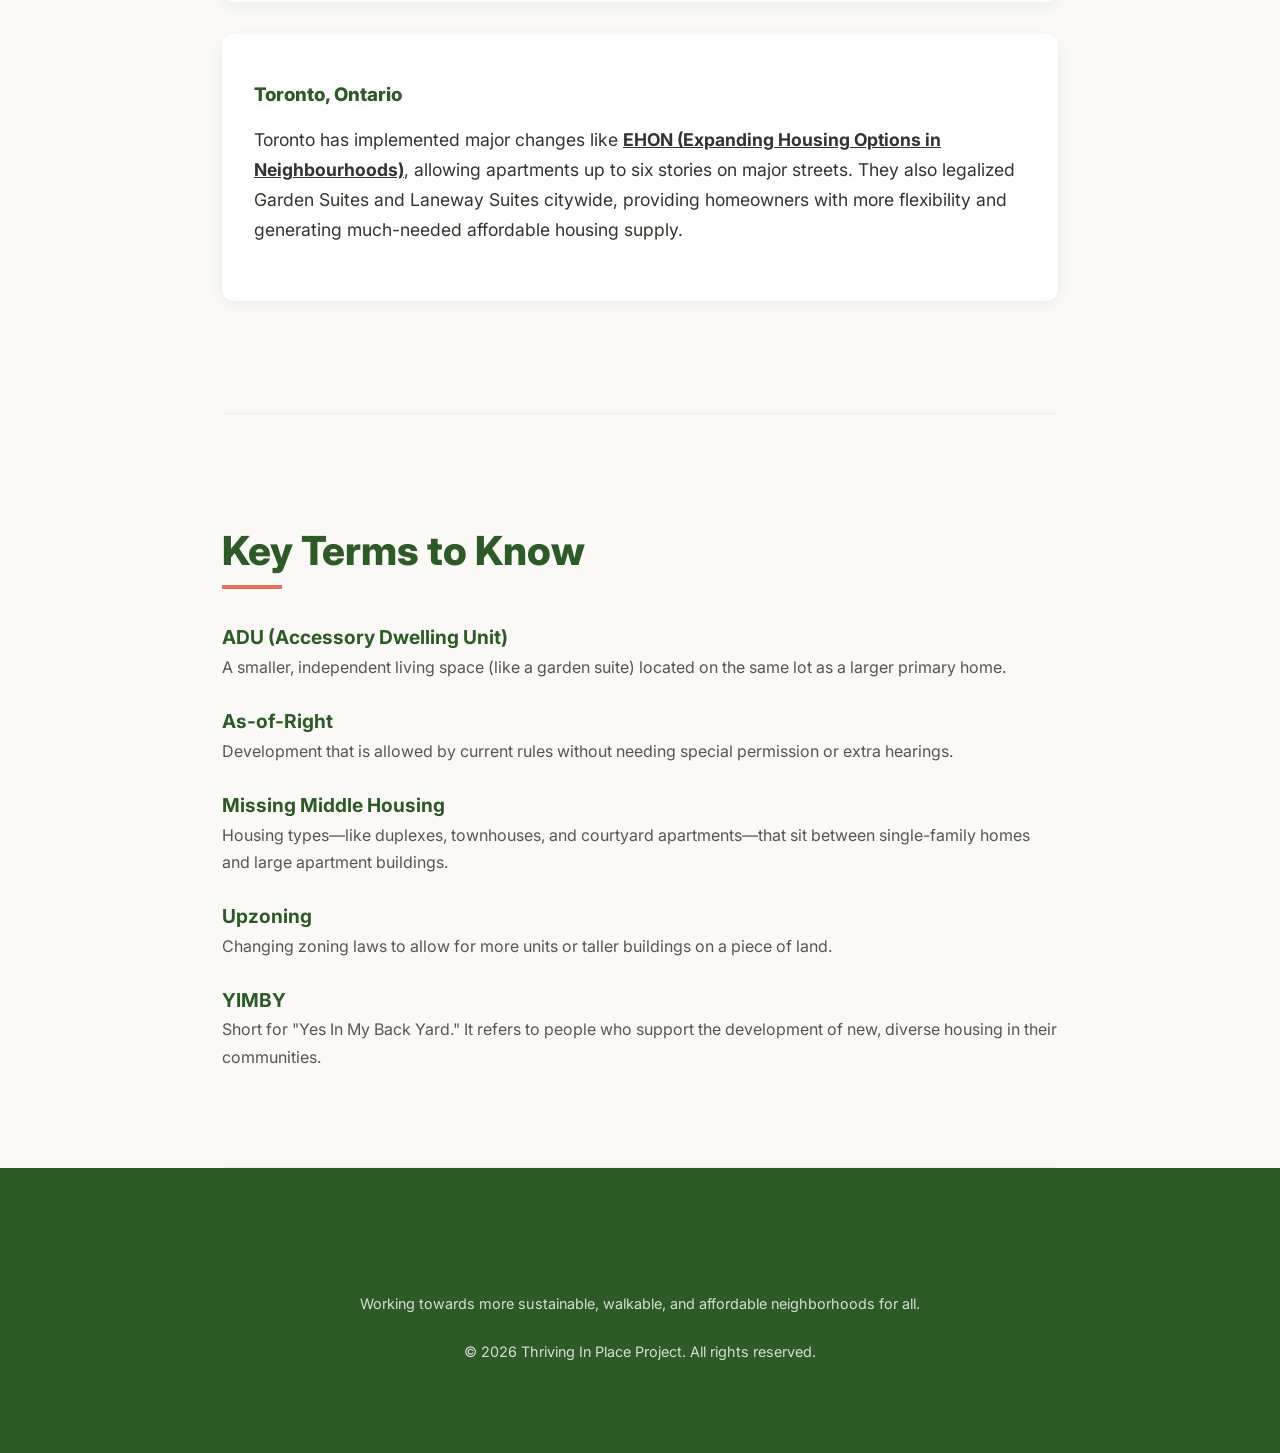
==== commit 25421f60: "Add ghg-tool and housing-tool proxy config, style overview/back buttons, remove representative email" ====
--- a/index.html
+++ b/index.html
@@ -102,6 +102,28 @@
             color: var(--color-secondary);
         }
 
+        nav a[href^="ghg-tool"],
+        nav a[href^="housing-tool"] {
+            background: var(--color-secondary);
+            color: var(--color-white);
+            padding: 0.4rem 1rem;
+            border-radius: 20px;
+            font-size: 0.85rem;
+            transition: background 0.3s ease, transform 0.2s ease;
+        }
+
+        nav a[href^="ghg-tool"]:hover,
+        nav a[href^="housing-tool"]:hover {
+            background: var(--color-primary);
+            color: var(--color-white);
+            transform: translateY(-1px);
+        }
+
+        .nav-divider {
+            color: #ccc;
+            user-select: none;
+        }
+
         /* Sections */
         section {
             padding: 5rem 0;
@@ -278,6 +300,9 @@
             header h1 {
                 font-size: 2.5rem;
             }
+            .nav-divider {
+                display: none;
+            }
         }
     </style>
 </head>
@@ -292,6 +317,9 @@
 
 <nav>
     <ul>
+        <li><a href="ghg-tool/" id="nav-ghg-tool">🏙️ GHG Estimation Tool</a></li>
+        <li><a href="housing-tool/" id="nav-housing-tool">🏡 Housing Density Simulator</a></li>
+        <li class="nav-divider" aria-hidden="true">|</li>
         <li><a href="#intro">Introduction</a></li>
         <li><a href="#zoning">What is Zoning?</a></li>
         <li><a href="#benefits">The Benefits</a></li>
@@ -300,6 +328,7 @@
         <li><a href="#glossary">Glossary</a></li>
     </ul>
 </nav>
+
 
 <main class="container">
 
